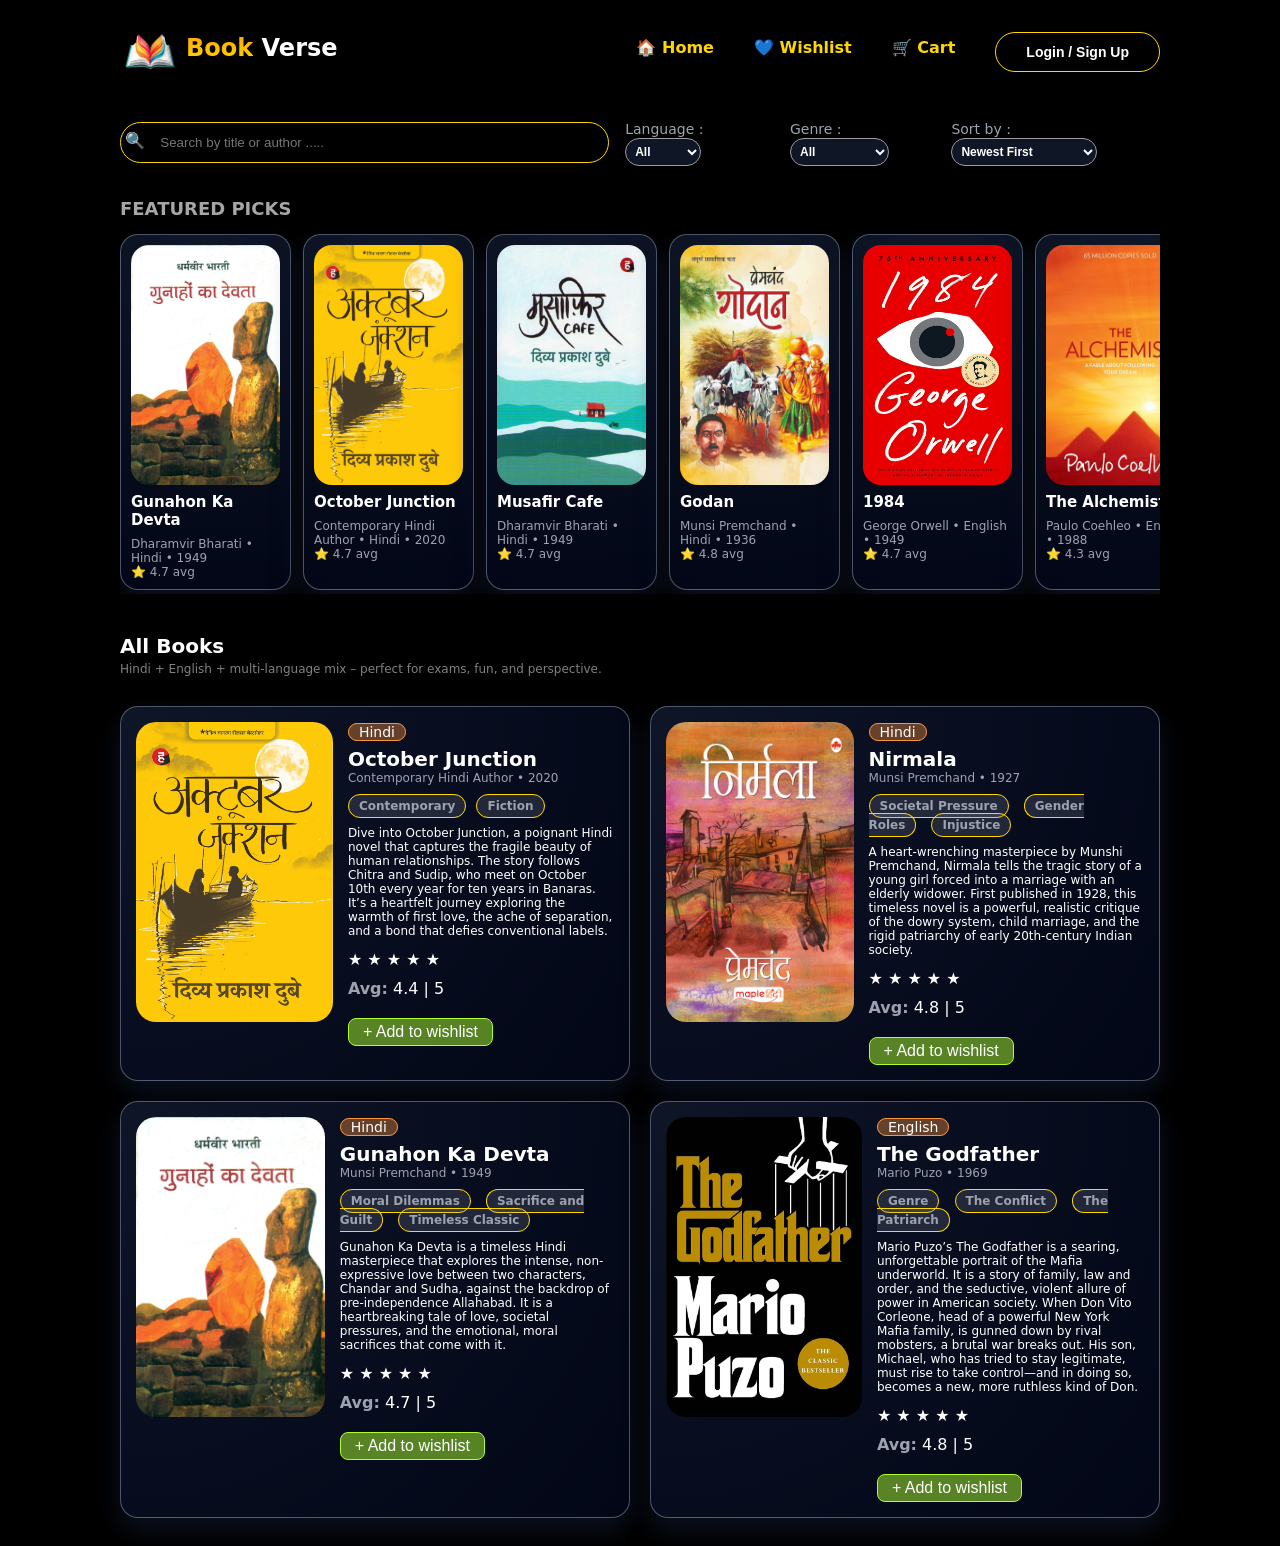
==== Assignment-2/index.html @ 9d37fd42 "Assignment-2" ====
<!DOCTYPE html>
<html lang="en">

<head>
  <meta charset="UTF-8">
  <meta name="viewport" content="width=device-width, initial-scale=1.0">
  <link rel="stylesheet" href="style.css">
  <title>Document</title>
</head>

<body>
  <nav class="navbar">
    <div class="title">
      <span><img src="images/BookLogo.png" alt=""></span>
      <h1><span>Book</span> Verse</h1>
    </div>
    <div class="content">
      <ul>
        <li><a href="">🏠 Home</a></li>
        <li><a href="">💙 Wishlist</a></li>
        <li><a href="">🛒 Cart</a></li>
      </ul>
      <button><a href="">Login / Sign Up</a></button>
    </div>
    <div>

    </div>
  </nav>

  <section class="filters">
    <div class="searchbox">
      <span class="search-icon"> 🔍 </span>
      <input type="text" id="search-input" placeholder=" Search by title or author .....">
    </div>
    <div class="filter-group">
      <div>
        <label for="languageFilter">Language : </label>
        <select id="languageFilter">
          <option value="all">All</option>
          <option value="english">English</option>
          <option value="hindi">Hindi</option>
          <option value="marathi">Marathi</option>
        </select>
      </div>
      <div>
        <label for="languageFilter">Genre : </label>
        <select id="languageFilter">
          <option value="all">All</option>
          <option value="english">Classic</option>
          <option value="hindi">Fiction</option>
          <option value="marathi">Non-Fiction</option>
        </select>
      </div>
      <div>
        <label for="languageFilter">Sort by : </label>
        <select id="languageFilter">
          <option value="all">Newest First</option>
          <option value="english">Author A-Z</option>
          <option value="hindi">Oldest First</option>
          <option value="marathi">Rating: Low to High</option>
          <option value=""></option>
        </select>
      </div>
    </div>
  </section>

  <h2 class="section-title">FEATURED PICKS</h2>
  <div id="featuredRow" class="featured-row">
    <article class="featured-card" data-book-id="b1">
      <img src="images/gunahon-ka-devta.jpg" alt="Gunahon Ka Devta cover" class="featured-cover"
        onerror="this.style.opacity='0.3';">
      <div class="featured-title">Gunahon Ka Devta</div>
      <div class="featured-meta">
        Dharamvir Bharati • Hindi • 1949<br>
        ⭐ 4.7 avg
      </div>
    </article>
    <article class="featured-card" data-book-id="b1">
      <img src="images/octoberJunction.jpeg" alt="october junction" class="featured-cover"
        onerror="this.style.opacity='0.3';">
      <div class="featured-title">October Junction</div>
      <div class="featured-meta">
        Contemporary Hindi Author • Hindi • 2020<br>
        ⭐ 4.7 avg
      </div>
    </article>
    <article class="featured-card" data-book-id="b1">
      <img src="images/musafir-cafe.jpeg" alt="musafir cafe" class="featured-cover" onerror="this.style.opacity='0.3';">
      <div class="featured-title">Musafir Cafe</div>
      <div class="featured-meta">
        Dharamvir Bharati • Hindi • 1949<br>
        ⭐ 4.7 avg
      </div>
    </article>
    <article class="featured-card" data-book-id="b1">
      <img src="images/godan.jpg" alt="Godan" class="featured-cover" onerror="this.style.opacity='0.3';">
      <div class="featured-title">Godan</div>
      <div class="featured-meta">
        Munsi Premchand • Hindi • 1936<br>
        ⭐ 4.8 avg
      </div>
    </article>
    <article class="featured-card" data-book-id="b1">
      <img src="images/1984.jpeg" alt="1984" class="featured-cover" onerror="this.style.opacity='0.3';">
      <div class="featured-title">1984</div>
      <div class="featured-meta">
        George Orwell • English • 1949<br>
        ⭐ 4.7 avg
      </div>
    </article>
    <article class="featured-card" data-book-id="b1">
      <img src="images/The Alchemist.jpeg" alt="The Alchemist" class="featured-cover"
        onerror="this.style.opacity='0.3';">
      <div class="featured-title">The Alchemist</div>
      <div class="featured-meta">
        Paulo Coehleo • English • 1988<br>
        ⭐ 4.3 avg
      </div>
    </article>
    <article class="featured-card" data-book-id="b1">
      <img src="images/Atomic Habits.jpeg" alt="Atomic Habits" class="featured-cover"
        onerror="this.style.opacity='0.3';">
      <div class="featured-title">Atomic Habits</div>
      <div class="featured-meta">
        James Clear • English • 2018<br>
        ⭐ 4.8 avg
      </div>
    </article>
    <article class="featured-card" data-book-id="b1">
      <img src="images/Harry Potter.jpeg" alt="Harry Potter" class="featured-cover" onerror="this.style.opacity='0.3';">
      <div class="featured-title">Harry Potter</div>
      <div class="featured-meta">
        Joanne Rowling • English • 1997<br>
        ⭐ 4.9 avg
      </div>
    </article>
    <article class="featured-card" data-book-id="b1">
      <img src="images/Sapiens.jpeg" alt="Sapiens" class="featured-cover" onerror="this.style.opacity='0.3';">
      <div class="featured-title">Sapiens</div>
      <div class="featured-meta">
        Yuval Noah Harari • English • 2011<br>
        ⭐ 4.7 avg
      </div>
    </article>
    <article class="featured-card" data-book-id="b1">
      <img src="images/The Kite Runner.jpeg" alt="The Kite Runner" class="featured-cover"
        onerror="this.style.opacity='0.3';">
      <div class="featured-title">The Kite Runner</div>
      <div class="featured-meta">
        Khaled Hosseini • English • 2003<br>
        ⭐ 4.6 avg
      </div>
    </article>
  </div>

  <div class="section-title2">All Books</div>
  <div class="language">Hindi + English + multi-language mix – perfect for exams, fun, and perspective.</div>

  <section class="card-grid">

    <article class="book-card" data-book-id="b2">
      <div class="book-cover-wrapper">
        <img src="images/octoberJunction.jpeg" alt="October Junction cover" class="book-cover"
          onerror="this.style.opacity='0.25';">
      </div>
      <div class="book-content">
        <div>
          <span class="lang-chip">Hindi</span>
          <div class="book-title">October Junction</div>
          <div class="book-author">Contemporary Hindi Author • 2020</div>
        </div>

        <div class="book-meta-row">
          <span class="pill-mini">Contemporary</span><span class="pill-mini">Fiction</span>
        </div>

        <p class="book-desc">
          Dive into October Junction, a poignant Hindi novel that captures the fragile beauty of human relationships.
          The story follows Chitra and Sudip, who meet on October 10th every year for ten years in Banaras. It’s a
          heartfelt journey exploring the warmth of first love, the ache of separation, and a bond that defies
          conventional labels.
        </p>

        <div class="rating-row">
          <div class="rating-left">
            <div class="stars" data-book-id="b2">
              <span class="star filled" data-star="1">★</span>
              <span class="star filled" data-star="2">★</span>
              <span class="star filled" data-star="3">★</span>
              <span class="star filled" data-star="4">★</span>
              <span class="star " data-star="5">★</span>
            </div>
            <div class="rating-text">
              <span>Avg:</span> 4.4 | 5
            </div>
            <button class="readlist-btn " data-book-id="b2" type="button">
              + Add to wishlist
            </button>
          </div>
        </div>
      </div>
    </article>

    <article class="book-card" data-book-id="b2">
      <div class="book-cover-wrapper">
        <img src="images/nirmala.jpeg" alt="October Junction cover" class="book-cover"
          onerror="this.style.opacity='0.25';">
      </div>
      <div class="book-content">
        <div>
          <span class="lang-chip">Hindi</span>
          <div class="book-title">Nirmala</div>
          <div class="book-author">Munsi Premchand • 1927</div>
        </div>

        <div class="book-meta-row">
          <span class="pill-mini">Societal Pressure</span>
          <span class="pill-mini">Gender Roles</span>
          <span class="pill-mini">Injustice</span>
        </div>

        <p class="book-desc">
          A heart-wrenching masterpiece by Munshi Premchand, Nirmala tells the tragic story of a young girl forced into a marriage with an elderly widower. First published in 1928, this timeless novel is a powerful, realistic critique of the dowry system, child marriage, and the rigid patriarchy of early 20th-century Indian society. 
        </p>

        <div class="rating-row">
          <div class="rating-left">
            <div class="stars" data-book-id="b2">
              <span class="star filled" data-star="1">★</span>
              <span class="star filled" data-star="2">★</span>
              <span class="star filled" data-star="3">★</span>
              <span class="star filled" data-star="4">★</span>
              <span class="star " data-star="5">★</span>
            </div>
            <div class="rating-text">
              <span>Avg:</span> 4.8 | 5
            </div>
            <button class="readlist-btn " data-book-id="b2" type="button">
              + Add to wishlist
            </button>
          </div>
        </div>
      </div>
    </article>

    <article class="book-card" data-book-id="b2">
      <div class="book-cover-wrapper">
        <img src="images/gunahon-ka-devta.jpg" alt="October Junction cover" class="book-cover"
          onerror="this.style.opacity='0.25';">
      </div>
      <div class="book-content">
        <div>
          <span class="lang-chip">Hindi</span>
          <div class="book-title">Gunahon Ka Devta</div>
          <div class="book-author">Munsi Premchand • 1949</div>
        </div>

        <div class="book-meta-row">
          <span class="pill-mini">Moral Dilemmas</span>
          <span class="pill-mini">Sacrifice and Guilt</span>
          <span class="pill-mini">Timeless Classic</span>
        </div>

        <p class="book-desc">
          Gunahon Ka Devta is a timeless Hindi masterpiece that explores the intense, non-expressive love between two characters, Chandar and Sudha, against the backdrop of pre-independence Allahabad. It is a heartbreaking tale of love, societal pressures, and the emotional, moral sacrifices that come with it.  
        </p>

        <div class="rating-row">
          <div class="rating-left">
            <div class="stars" data-book-id="b2">
              <span class="star filled" data-star="1">★</span>
              <span class="star filled" data-star="2">★</span>
              <span class="star filled" data-star="3">★</span>
              <span class="star filled" data-star="4">★</span>
              <span class="star " data-star="5">★</span>
            </div>
            <div class="rating-text">
              <span>Avg:</span> 4.7 | 5
            </div>
            <button class="readlist-btn " data-book-id="b2" type="button">
              + Add to wishlist
            </button>
          </div>
        </div>
      </div>
    </article>

    <article class="book-card" data-book-id="b2">
      <div class="book-cover-wrapper">
        <img src="images/the godfather.jpeg" alt="October Junction cover" class="book-cover"
          onerror="this.style.opacity='0.25';">
      </div>
      <div class="book-content">
        <div>
          <span class="lang-chip">English</span>
          <div class="book-title">The Godfather</div>
          <div class="book-author">Mario Puzo • 1969</div>
        </div>

        <div class="book-meta-row">
          <span class="pill-mini">Genre</span>
          <span class="pill-mini">The Conflict</span>
          <span class="pill-mini">The Patriarch</span>
        </div>

        <p class="book-desc">
          Mario Puzo’s The Godfather is a searing, unforgettable portrait of the Mafia underworld. It is a story of family, law and order, and the seductive, violent allure of power in American society. When Don Vito Corleone, head of a powerful New York Mafia family, is gunned down by rival mobsters, a brutal war breaks out. His son, Michael, who has tried to stay legitimate, must rise to take control—and in doing so, becomes a new, more ruthless kind of Don.  
        </p>

        <div class="rating-row">
          <div class="rating-left">
            <div class="stars" data-book-id="b2">
              <span class="star filled" data-star="1">★</span>
              <span class="star filled" data-star="2">★</span>
              <span class="star filled" data-star="3">★</span>
              <span class="star filled" data-star="4">★</span>
              <span class="star " data-star="5">★</span>
            </div>
            <div class="rating-text">
              <span>Avg:</span> 4.8 | 5
            </div>
            <button class="readlist-btn " data-book-id="b2" type="button">
              + Add to wishlist
            </button>
          </div>
        </div>
      </div>
    </article>
  </section>

</body>

</html>
---- Assignment-2/style.css ----
body {
  margin-left: 120px;
  margin-right: 120px;
  padding: 0;
  background-color: black;
  font-family: "Inter", system-ui, -apple-system, BlinkMacSystemFont, "Segoe UI", sans-serif;
}

.navbar {
  display: flex;
  justify-content: space-between;
  align-items: center;
}

.title {
  color: white;
  display: flex;
  align-items: center;
}

.title h1 span{
  background: linear-gradient(orange, gold);
  -webkit-background-clip: text;
  background-clip: text;
  color: transparent;
}

.content {
  display: flex;
  justify-content: flex-end;
  margin-left: auto;
}

.title h1 {
  font-weight: 700;
}

.title img {
  width: 60px;
  margin-top: 15px;
  margin-right: 6px;
}

.content{
  display: flex;
  gap: 40px;
}
.content ul{
  display: flex;
  justify-content: space-between;
  gap: 40px;
  list-style: none;
}

ul li a{
  color: gold;
  font-size: 16px;
  font-weight: 600;
  text-decoration: none;
}

.content button{
  margin-top: 10px;
  height: 40px;
  background-color: transparent;
  color: white;
  border: 1px solid gold;
  padding: 4px 30px;
  border-radius: 30px;
  cursor: pointer;
  font-weight: 700;
  font-size: 14px;
  transition: all 0.3s ease;
}

.content button:hover{
  background-color: gold;
  color: black;
}

.content button a{
  text-decoration: none;
  color: inherit;
}

.filters {
  margin-top: 2rem;
  margin-bottom: 2rem;
  display: flex;
  justify-content: space-between;
  align-items: center;
}

.filter-group {
  color: white;
  display: flex;
  justify-content: space-around;
  gap: 1.2rem;
  padding: 0 1rem;
  align-items: center;
}

label {
  font-size: 14px;
  font-weight: 400;
  color: #9ca3af;
}

#languageFilter {
  background: rgba(17, 25, 43, 0.9);
  border: 1px solid rgb(158, 157, 157);
  padding: 5px;
  color: white;
  font-weight: 600;
  font-size: 12px;
  border-radius: 14px;
}

option {
  background-color: transparent;
}

.searchbox {
  padding: 0.225rem;
  width: 90%;
  max-width: 30rem;
  height: 2rem;
  border: 1px solid gold;
  border-radius: 30px;
  display: flex;
  background-color: black;
  color: white;
  outline: none;
}

.searchbox span {
  margin-top: 4px;
  padding-right: 10px;
}

#search-input {
  border: none;
  outline: none;
  background: transparent;
  color: white;
  width: 100%;
}

.searchbox:focus {
  outline: none;
}

.section-title {
  color: rgb(167, 166, 166);
  font-size: 18px;
  font-weight: 700;
}

.section-title2 {
  margin-top: 40px;
  color: #ffff;
  font-size: 20px;
  font-weight: 700;
}

.language{
  color: gray;
  font-size: 12px;
  margin-top: 4px;
}

.featured-row {
  margin-top: 10px;
  display: flex;
  gap: 12px;
  overflow-x: auto;
  padding-bottom: 4px;
  scroll-behavior: smooth;
  scrollbar-width: none;
  -ms-overflow-style: none;
}

.featured-row::-webkit-scrollbar {
  display: none;
}

.featured-card {
  color: white;
  min-width: 149px;
  max-width: 200px;
  background: radial-gradient(circle at top, rgba(17, 25, 43, 0.9), #020617);
  border-radius: 18px;
  border: 1px solid rgba(148, 163, 184, 0.5);
  padding: 10px;
  display: flex;
  flex-direction: column;
  gap: 8px;
  box-shadow: 0 14px 30px rgba(15, 23, 42, 0.7);
  position: relative;
  cursor: pointer;
}

.featured-card:hover {
  border: 1px solid gold;
  transform: scaleY(2px);
  transition-duration: 4ms;
}

.featured-card img {
  border-radius: 18px;
  height: 240px;
}

.featured-title {
  font-size: 15px;
  font-weight: 700;
}

.featured-meta {
  font-size: 12px;
  font-weight: 400;
  color: #9ca3af;
}

.card-grid {
  margin-top: 30px;
  display: grid;
  grid-template-columns: repeat(2, 1fr);
  gap: 20px;
  padding-bottom: 20px;
}

.book-card {
    display: grid;
    grid-template-columns: 1fr 2fr;
    gap: 15px;
    padding: 15px;
    border-radius: 18px;
    border: 1px solid rgba(148, 163, 184, 0.5);
    background: radial-gradient(circle at top left, rgba(15, 23, 42, 0.94), #020617);
    box-shadow: 0 12px 26px rgba(15, 23, 42, 0.75);
    transition: transform 0.3s ease, box-shadow 0.3s ease, border-color 0.3s ease;
    cursor: pointer;
    color: white;
}

.book-cover-wrapper img{
  height: 300px;
  border-radius: 20px;
  justify-content: space-between;
  align-items: center;
}

.lang-chip{
  border: 1px solid#fb923c;
  padding-left: 10px;
  padding-right: 10px;
  border-radius: 12px;
  background-color: #fb923c61;
  font-size: 14px;
  font-size: 500;
}

.book-title{
  margin-top: 6px;
  font-size: 20px;
  font-weight: 700;
}

.book-author{
  font-size: 12px;
  color: #9ca3af;
  font-weight: 500;
}

.book-meta-row{
  margin-top: 10px;
}

.pill-mini{
  padding: 4px 10px 4px 10px;
  color: #9ca3af;
  font-size: 12px;
  font-weight: 600;
  background: #9ca3af2e;
  border: 1px solid gold;
  margin-right: 10px;
  justify-content: center;
  border-radius: 14px;
}

.star-filled{
  color: yellow;
}

.book-desc{
  font-size: 12px;
}

.readlist-btn{
  background-color: rgba(172, 255, 47, 0.493);
  border: 1px solid greenyellow;
  color: #ffff;
  margin-top: 10px;
  font-size: 16px;
  padding: 4px 14px 4px 14px;
  border-radius: 8px;
}

.rating-text{
  margin-top: 10px;
  margin-bottom: 10px;
}

.readlist-btn:hover{
  background-color:rgba(172, 255, 47, 0.253);
}

.rating-text span{
  color: #9ca3af;
  font-weight: 600;
}
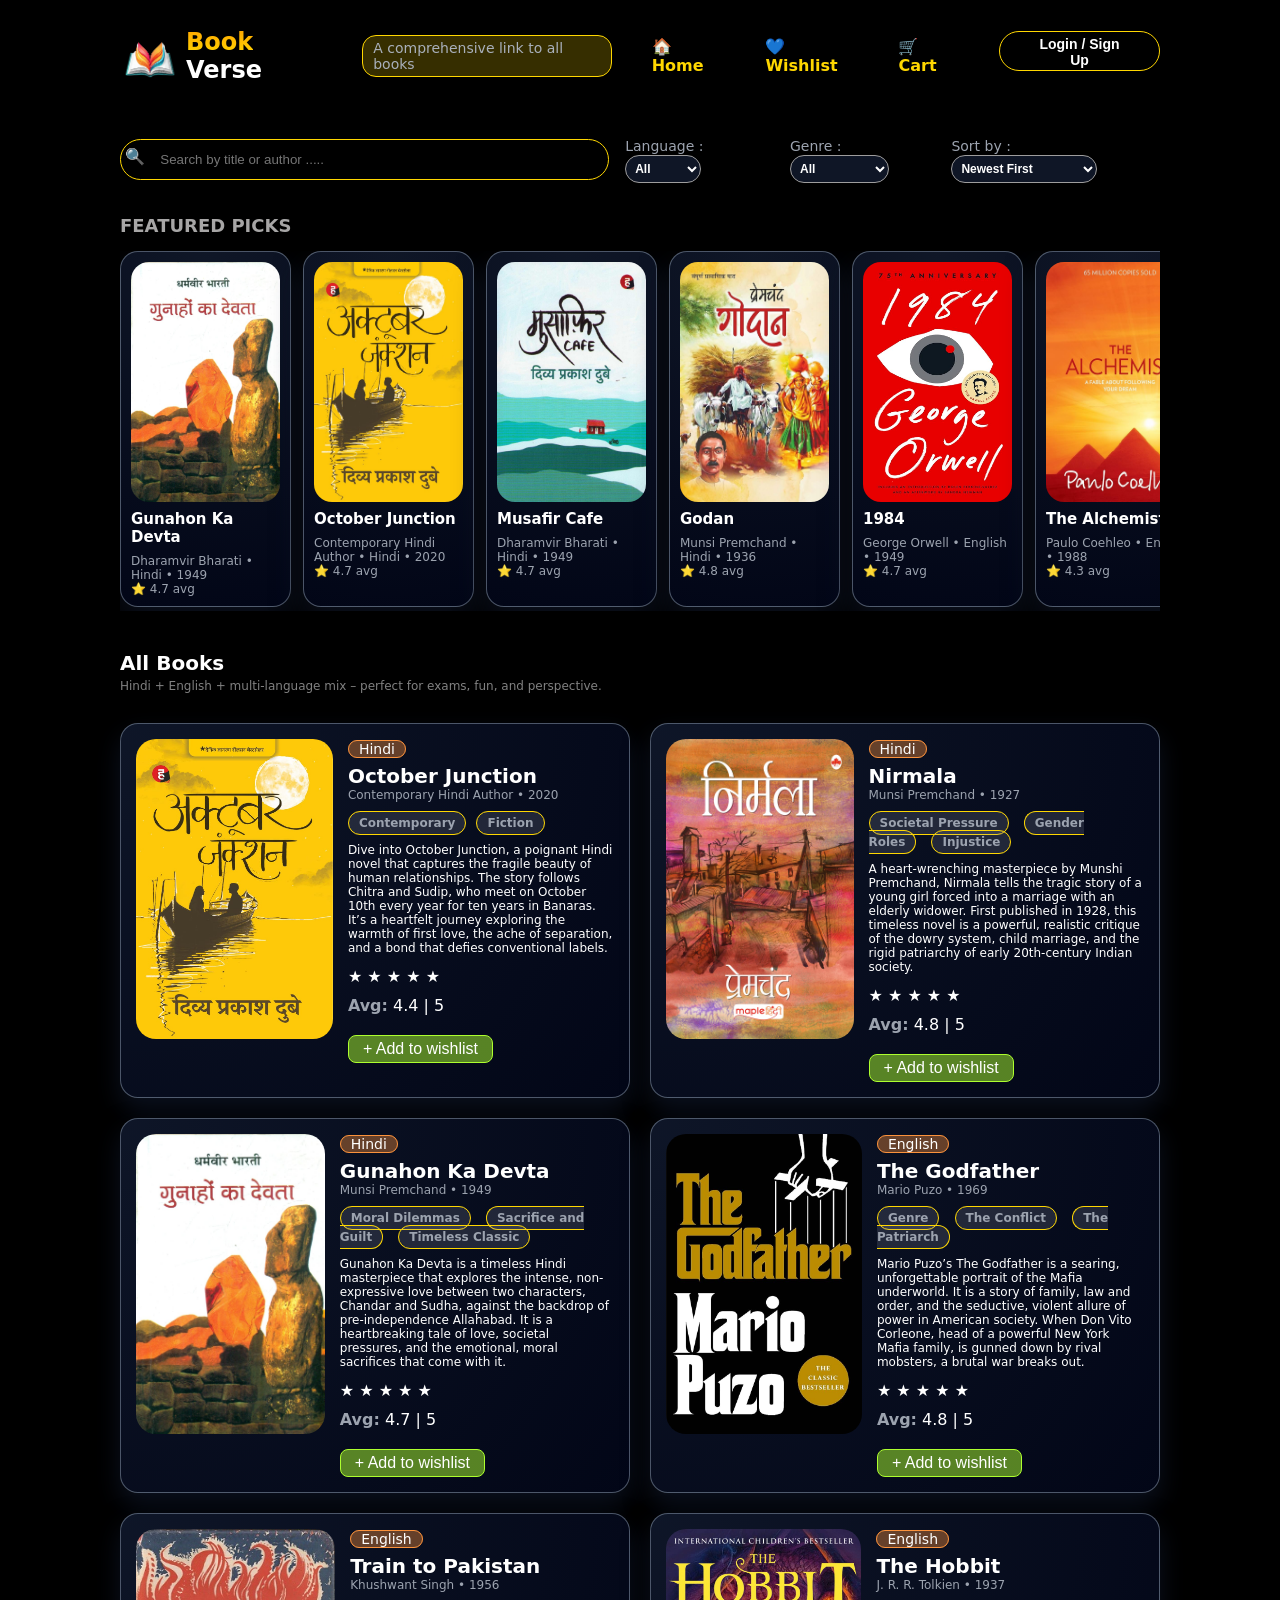
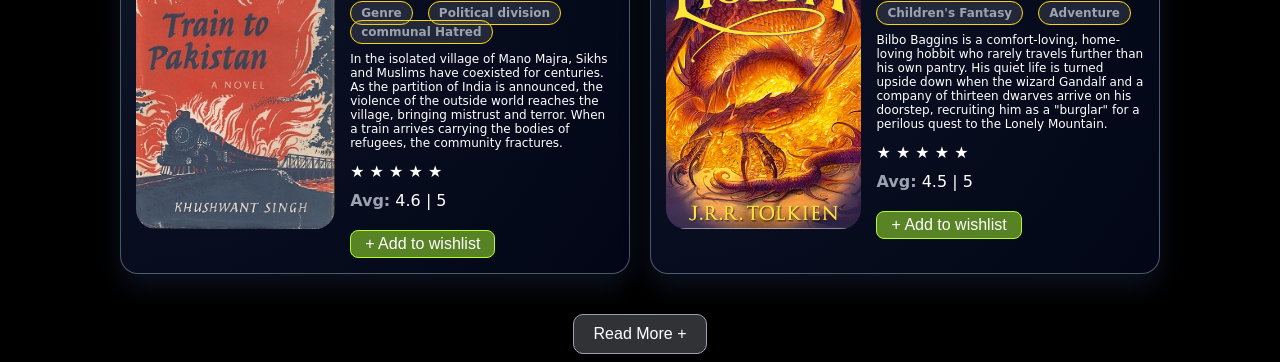
==== commit c2d16b46: "commit 2" ====
--- a/Assignment-2/index.html
+++ b/Assignment-2/index.html
@@ -13,6 +13,7 @@
     <div class="title">
       <span><img src="images/BookLogo.png" alt=""></span>
       <h1><span>Book</span> Verse</h1>
+      <p>A comprehensive link to all books</p>
     </div>
     <div class="content">
       <ul>
@@ -220,7 +221,9 @@
         </div>
 
         <p class="book-desc">
-          A heart-wrenching masterpiece by Munshi Premchand, Nirmala tells the tragic story of a young girl forced into a marriage with an elderly widower. First published in 1928, this timeless novel is a powerful, realistic critique of the dowry system, child marriage, and the rigid patriarchy of early 20th-century Indian society. 
+          A heart-wrenching masterpiece by Munshi Premchand, Nirmala tells the tragic story of a young girl forced into
+          a marriage with an elderly widower. First published in 1928, this timeless novel is a powerful, realistic
+          critique of the dowry system, child marriage, and the rigid patriarchy of early 20th-century Indian society.
         </p>
 
         <div class="rating-row">
@@ -262,7 +265,9 @@
         </div>
 
         <p class="book-desc">
-          Gunahon Ka Devta is a timeless Hindi masterpiece that explores the intense, non-expressive love between two characters, Chandar and Sudha, against the backdrop of pre-independence Allahabad. It is a heartbreaking tale of love, societal pressures, and the emotional, moral sacrifices that come with it.  
+          Gunahon Ka Devta is a timeless Hindi masterpiece that explores the intense, non-expressive love between two
+          characters, Chandar and Sudha, against the backdrop of pre-independence Allahabad. It is a heartbreaking tale
+          of love, societal pressures, and the emotional, moral sacrifices that come with it.
         </p>
 
         <div class="rating-row">
@@ -304,7 +309,9 @@
         </div>
 
         <p class="book-desc">
-          Mario Puzo’s The Godfather is a searing, unforgettable portrait of the Mafia underworld. It is a story of family, law and order, and the seductive, violent allure of power in American society. When Don Vito Corleone, head of a powerful New York Mafia family, is gunned down by rival mobsters, a brutal war breaks out. His son, Michael, who has tried to stay legitimate, must rise to take control—and in doing so, becomes a new, more ruthless kind of Don.  
+          Mario Puzo’s The Godfather is a searing, unforgettable portrait of the Mafia underworld. It is a story of
+          family, law and order, and the seductive, violent allure of power in American society. When Don Vito Corleone,
+          head of a powerful New York Mafia family, is gunned down by rival mobsters, a brutal war breaks out. 
         </p>
 
         <div class="rating-row">
@@ -326,8 +333,102 @@
         </div>
       </div>
     </article>
+
+    <article class="book-card" data-book-id="b2">
+      <div class="book-cover-wrapper">
+        <img src="images/train to pakistan.jpeg" alt="October Junction cover" class="book-cover"
+          onerror="this.style.opacity='0.25';">
+      </div>
+      <div class="book-content">
+        <div>
+          <span class="lang-chip">English</span>
+          <div class="book-title">Train to Pakistan</div>
+          <div class="book-author">Khushwant Singh • 1956</div>
+        </div>
+
+        <div class="book-meta-row">
+          <span class="pill-mini">Genre</span>
+          <span class="pill-mini">Political division</span>
+          <span class="pill-mini">communal Hatred</span>
+        </div>
+
+        <p class="book-desc">
+          In the isolated village of Mano Majra, Sikhs and Muslims have coexisted for centuries. As the partition of
+          India is announced, the violence of the outside world reaches the village, bringing mistrust and terror. When
+          a train arrives carrying the bodies of refugees, the community fractures.
+        </p>
+
+        <div class="rating-row">
+          <div class="rating-left">
+            <div class="stars" data-book-id="b2">
+              <span class="star filled" data-star="1">★</span>
+              <span class="star filled" data-star="2">★</span>
+              <span class="star filled" data-star="3">★</span>
+              <span class="star filled" data-star="4">★</span>
+              <span class="star " data-star="5">★</span>
+            </div>
+            <div class="rating-text">
+              <span>Avg:</span> 4.6 | 5
+            </div>
+            <button class="readlist-btn " data-book-id="b2" type="button">
+              + Add to wishlist
+            </button>
+          </div>
+        </div>
+      </div>
+    </article>
+
+    <article class="book-card" data-book-id="b2">
+      <div class="book-cover-wrapper">
+        <img src="images/The Hobbit.jpeg" alt="October Junction cover" class="book-cover"
+          onerror="this.style.opacity='0.25';">
+      </div>
+      <div class="book-content">
+        <div>
+          <span class="lang-chip">English</span>
+          <div class="book-title">The Hobbit</div>
+          <div class="book-author">J. R. R. Tolkien • 1937</div>
+        </div>
+
+        <div class="book-meta-row">
+          <span class="pill-mini">Children's Fantasy</span>
+          <span class="pill-mini">Adventure</span>
+        </div>
+
+        <p class="book-desc">
+          Bilbo Baggins is a comfort-loving, home-loving hobbit who rarely travels further than his own pantry. His
+          quiet life is turned upside down when the wizard Gandalf and a company of thirteen dwarves arrive on his
+          doorstep, recruiting him as a "burglar" for a perilous quest to the Lonely Mountain.
+        </p>
+
+        <div class="rating-row">
+          <div class="rating-left">
+            <div class="stars" data-book-id="b2">
+              <span class="star filled" data-star="1">★</span>
+              <span class="star filled" data-star="2">★</span>
+              <span class="star filled" data-star="3">★</span>
+              <span class="star filled" data-star="4">★</span>
+              <span class="star " data-star="5">★</span>
+            </div>
+            <div class="rating-text">
+              <span>Avg:</span> 4.5 | 5
+            </div>
+            <button class="readlist-btn " data-book-id="b2" type="button">
+              + Add to wishlist
+            </button>
+          </div>
+        </div>
+      </div>
+    </article>
+
   </section>
 
+  <div class="moreBtn">
+    <button class="readBtn" type="button">
+      Read More +
+    </button>
+  </div>
+
 </body>
 
 </html>
--- a/Assignment-2/style.css
+++ b/Assignment-2/style.css
@@ -39,6 +39,18 @@
   width: 60px;
   margin-top: 15px;
   margin-right: 6px;
+}
+
+.title p{
+  color: #a9b0bb;
+  margin: 0;
+  margin-left: 30px;
+  font-size: 14px;
+  padding: 4px 10px 4px 10px;
+  border: 1px solid gold;
+  background: rgba(255, 217, 0, 0.212);
+  border-radius: 14px;
+  align-self: center;
 }
 
 .content{
@@ -319,4 +331,19 @@
 .rating-text span{
   color: #9ca3af;
   font-weight: 600;
+}
+
+.moreBtn{
+  margin-top: 20px;
+}
+
+.readBtn{
+  display: block;
+  margin: 0 auto;
+  padding: 10px 20px 10px 20px;
+  font-size: 16px;
+  background: #9ca3af4e;
+  border: 1px solid #9ca3af;
+  color: #ffff;
+  border-radius: 10px;
 }
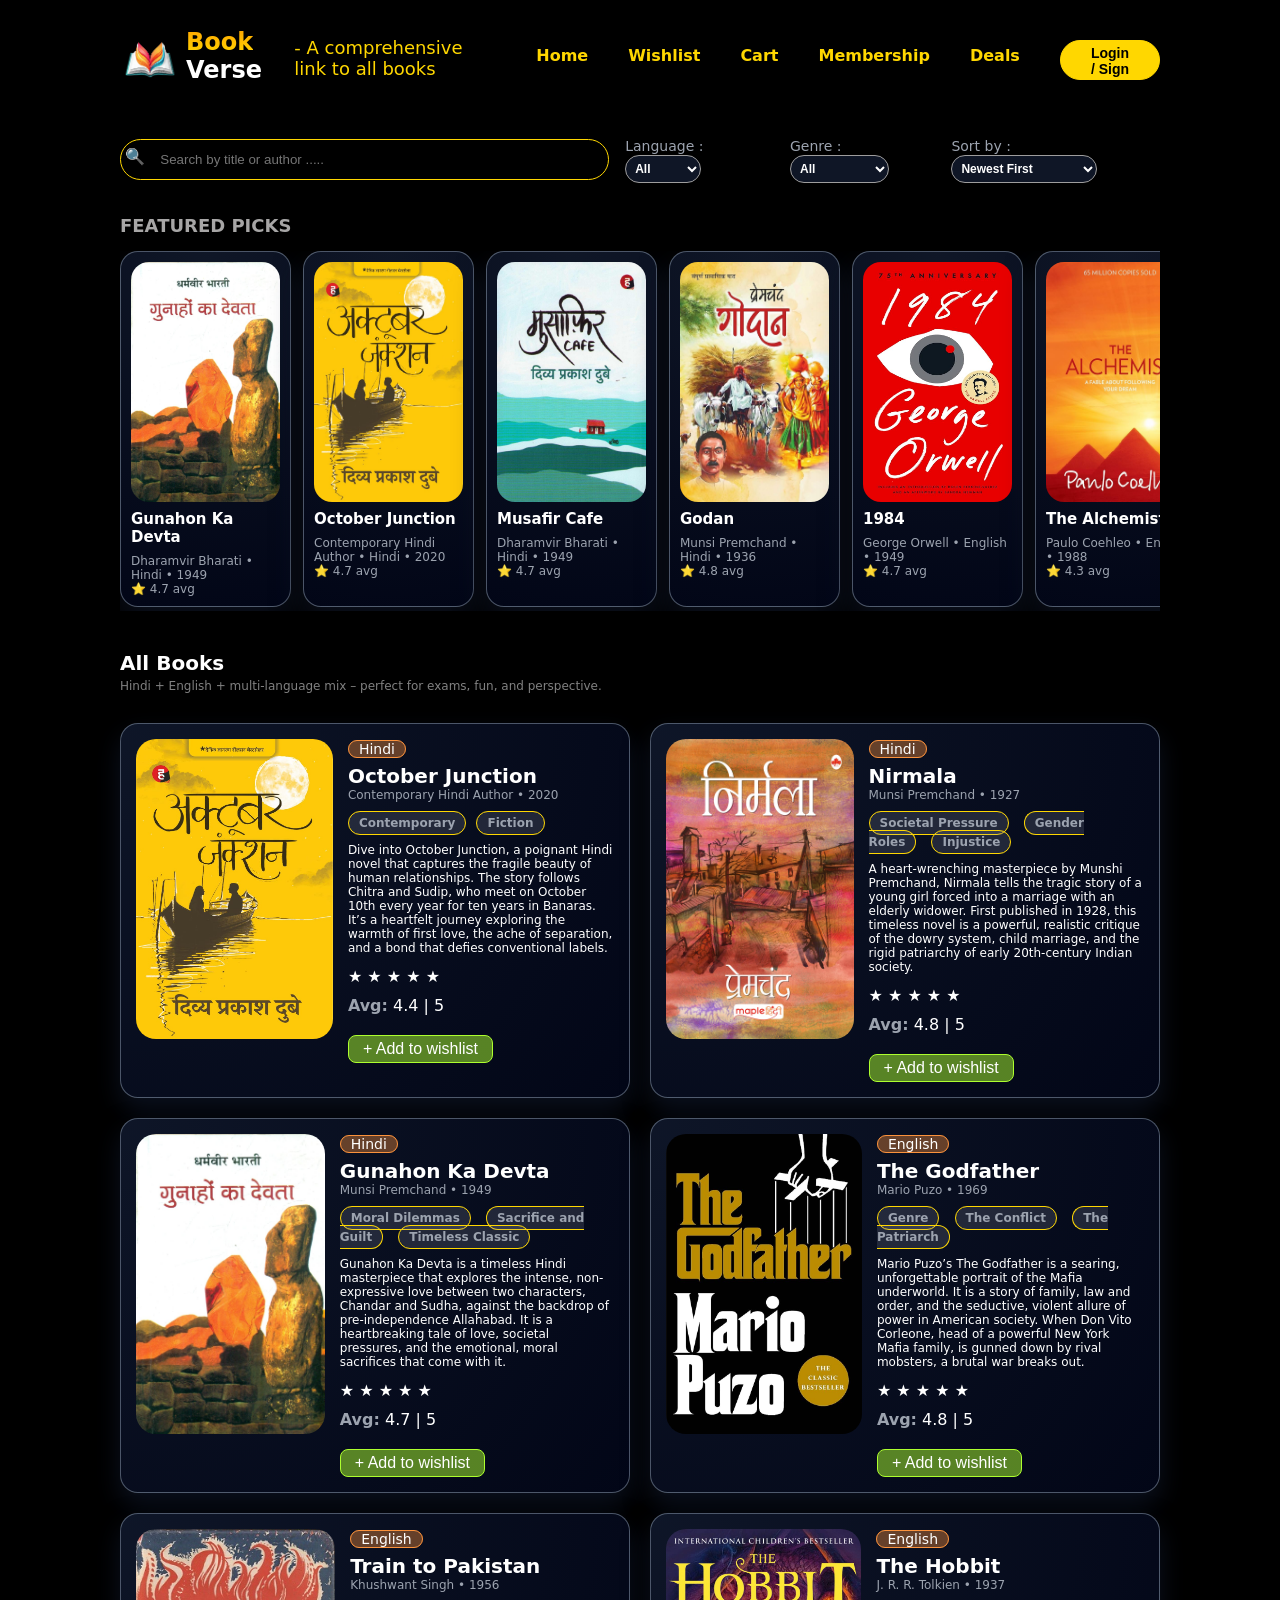
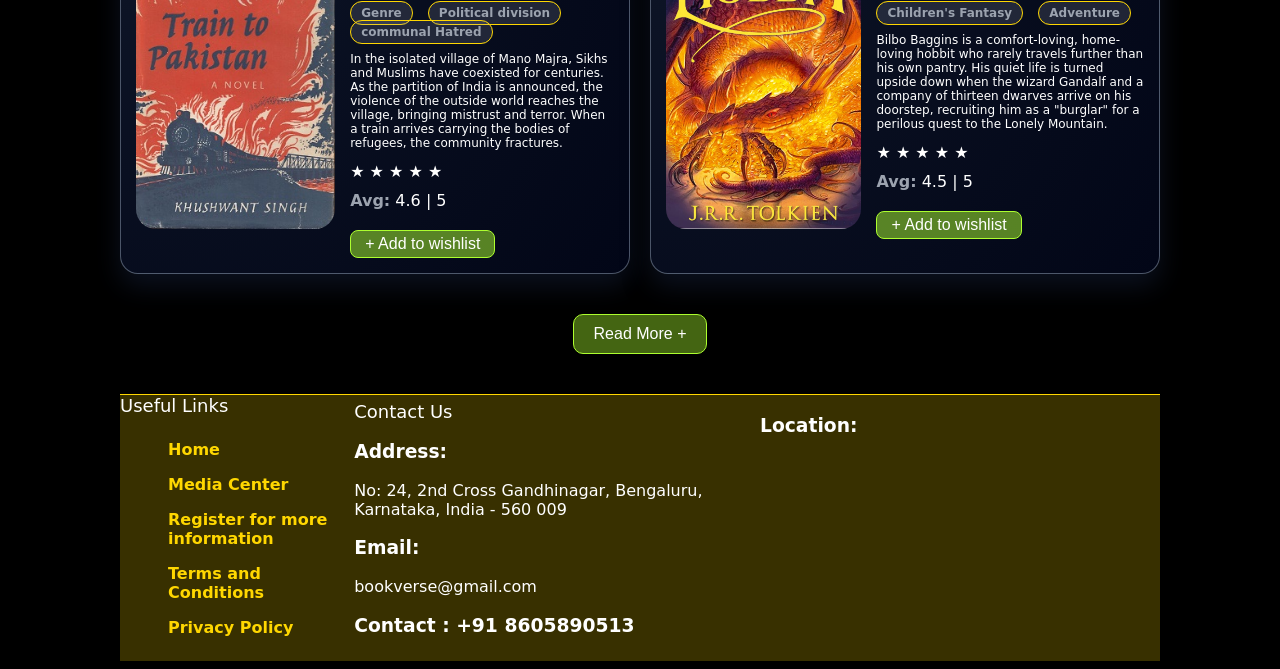
==== commit 6177c7ce: "assignment-2" ====
--- a/Assignment-2/index.html
+++ b/Assignment-2/index.html
@@ -13,13 +13,15 @@
     <div class="title">
       <span><img src="images/BookLogo.png" alt=""></span>
       <h1><span>Book</span> Verse</h1>
-      <p>A comprehensive link to all books</p>
+      <p>- A comprehensive link to all books</p>
     </div>
     <div class="content">
       <ul>
-        <li><a href="">🏠 Home</a></li>
-        <li><a href="">💙 Wishlist</a></li>
-        <li><a href="">🛒 Cart</a></li>
+        <li><a href=""> Home</a></li>
+        <li><a href=""> Wishlist</a></li>
+        <li><a href=""> Cart</a></li>
+        <li><a href=""> Membership</a></li>
+        <li><a href=""> Deals</a></li>
       </ul>
       <button><a href="">Login / Sign Up</a></button>
     </div>
@@ -311,7 +313,7 @@
         <p class="book-desc">
           Mario Puzo’s The Godfather is a searing, unforgettable portrait of the Mafia underworld. It is a story of
           family, law and order, and the seductive, violent allure of power in American society. When Don Vito Corleone,
-          head of a powerful New York Mafia family, is gunned down by rival mobsters, a brutal war breaks out. 
+          head of a powerful New York Mafia family, is gunned down by rival mobsters, a brutal war breaks out.
         </p>
 
         <div class="rating-row">
@@ -429,6 +431,37 @@
     </button>
   </div>
 
+  <footer class="footerClass">
+    <div class="navigation">
+      <h2>Useful Links</h2>
+      <ul>
+        <li><a href="">Home</a></li>
+        <li><a href="">Media Center</a></li>
+        <li><a href="">Register for more information</a></li>
+        <li><a href="">Terms and Conditions</a></li>
+        <li><a href="">Privacy Policy</a></li>
+      </ul>
+    </div>
+    <div class="contact">
+      <h2>Contact Us</h2>
+      <h3>Address:</h3>
+      <p>No: 24, 2nd Cross Gandhinagar, Bengaluru, Karnataka, India - 560 009</p>
+      <h3>Email:</h3>
+      <p>bookverse@gmail.com</p>
+      <h3>Contact : +91 8605890513</h3>
+    </div>
+    <div class="footer-right">
+      <h3>Location:</h3>
+      <span id="map-location">
+        <iframe
+          src="https://www.google.com/maps/embed?pb=!1m18!1m12!1m3!1d1227.6141059117178!2d74.49429544571373!3d19.90073306808861!2m3!1f0!2f0!3f0!3m2!1i1024!2i768!4f13.1!3m3!1m2!1s0x3bdc458fd1affe9f%3A0x803a080e03c5a50a!2sSanjivani%20University!5e1!3m2!1sen!2sin!4v1770041565195!5m2!1sen!2sin"
+          width="400" height="200" style="border:0;" allowfullscreen="" loading="lazy" margin-bottom="20px"
+          referrerpolicy="no-referrer-when-downgrade">
+        </iframe>
+      </span>
+    </div>
+    </div>
+  </footer>
 </body>
 
 </html>
--- a/Assignment-2/style.css
+++ b/Assignment-2/style.css
@@ -1,4 +1,5 @@
 body {
+  color: white; /* Set text color to white for the footer */
   margin-left: 120px;
   margin-right: 120px;
   padding: 0;
@@ -42,13 +43,11 @@
 }
 
 .title p{
-  color: #a9b0bb;
+  color: gold;
   margin: 0;
-  margin-left: 30px;
-  font-size: 14px;
-  padding: 4px 10px 4px 10px;
-  border: 1px solid gold;
-  background: rgba(255, 217, 0, 0.212);
+  margin-left: 6px;
+  font-size: 18px;
+  padding: 8px 10px 4px 10px;
   border-radius: 14px;
   align-self: center;
 }
@@ -74,8 +73,8 @@
 .content button{
   margin-top: 10px;
   height: 40px;
-  background-color: transparent;
-  color: white;
+  background-color: gold;
+  color: black;
   border: 1px solid gold;
   padding: 4px 30px;
   border-radius: 30px;
@@ -86,8 +85,8 @@
 }
 
 .content button:hover{
-  background-color: gold;
-  color: black;
+  background-color: rgba(255, 217, 0, 0.388);
+  color: white;
 }
 
 .content button a{
@@ -342,8 +341,52 @@
   margin: 0 auto;
   padding: 10px 20px 10px 20px;
   font-size: 16px;
-  background: #9ca3af4e;
-  border: 1px solid #9ca3af;
+  background-color: rgba(172, 255, 47, 0.397);
+  border: 1px solid greenyellow;
   color: #ffff;
   border-radius: 10px;
+}
+
+.readBtn:hover{
+  background-color:rgba(172, 255, 47, 0.253);
+}
+
+.footerClass{
+  margin-top: 40px;
+  background-color: rgba(255, 217, 0, 0.219);
+  border-top: 1px solid gold;
+  display: flex;
+  justify-content: space-around;
+  align-items: center;
+}
+
+.navigation ul{
+  list-style: none;
+  color: white;
+}
+
+.navigation ul li{
+  padding: 8px;
+  color: #ffff;
+}
+
+.contact h2{
+  display: block;
+  margin: 0 auto;
+  color: white;
+  font-size: 18px;
+  font-weight: 400;
+}
+
+.navigation h2{
+  display: block;
+  margin: 0 auto;
+  color: white;
+  font-size: 18px;
+  font-weight: 400;
+}
+
+
+.map-location {
+  padding-bottom: 20px;
 }
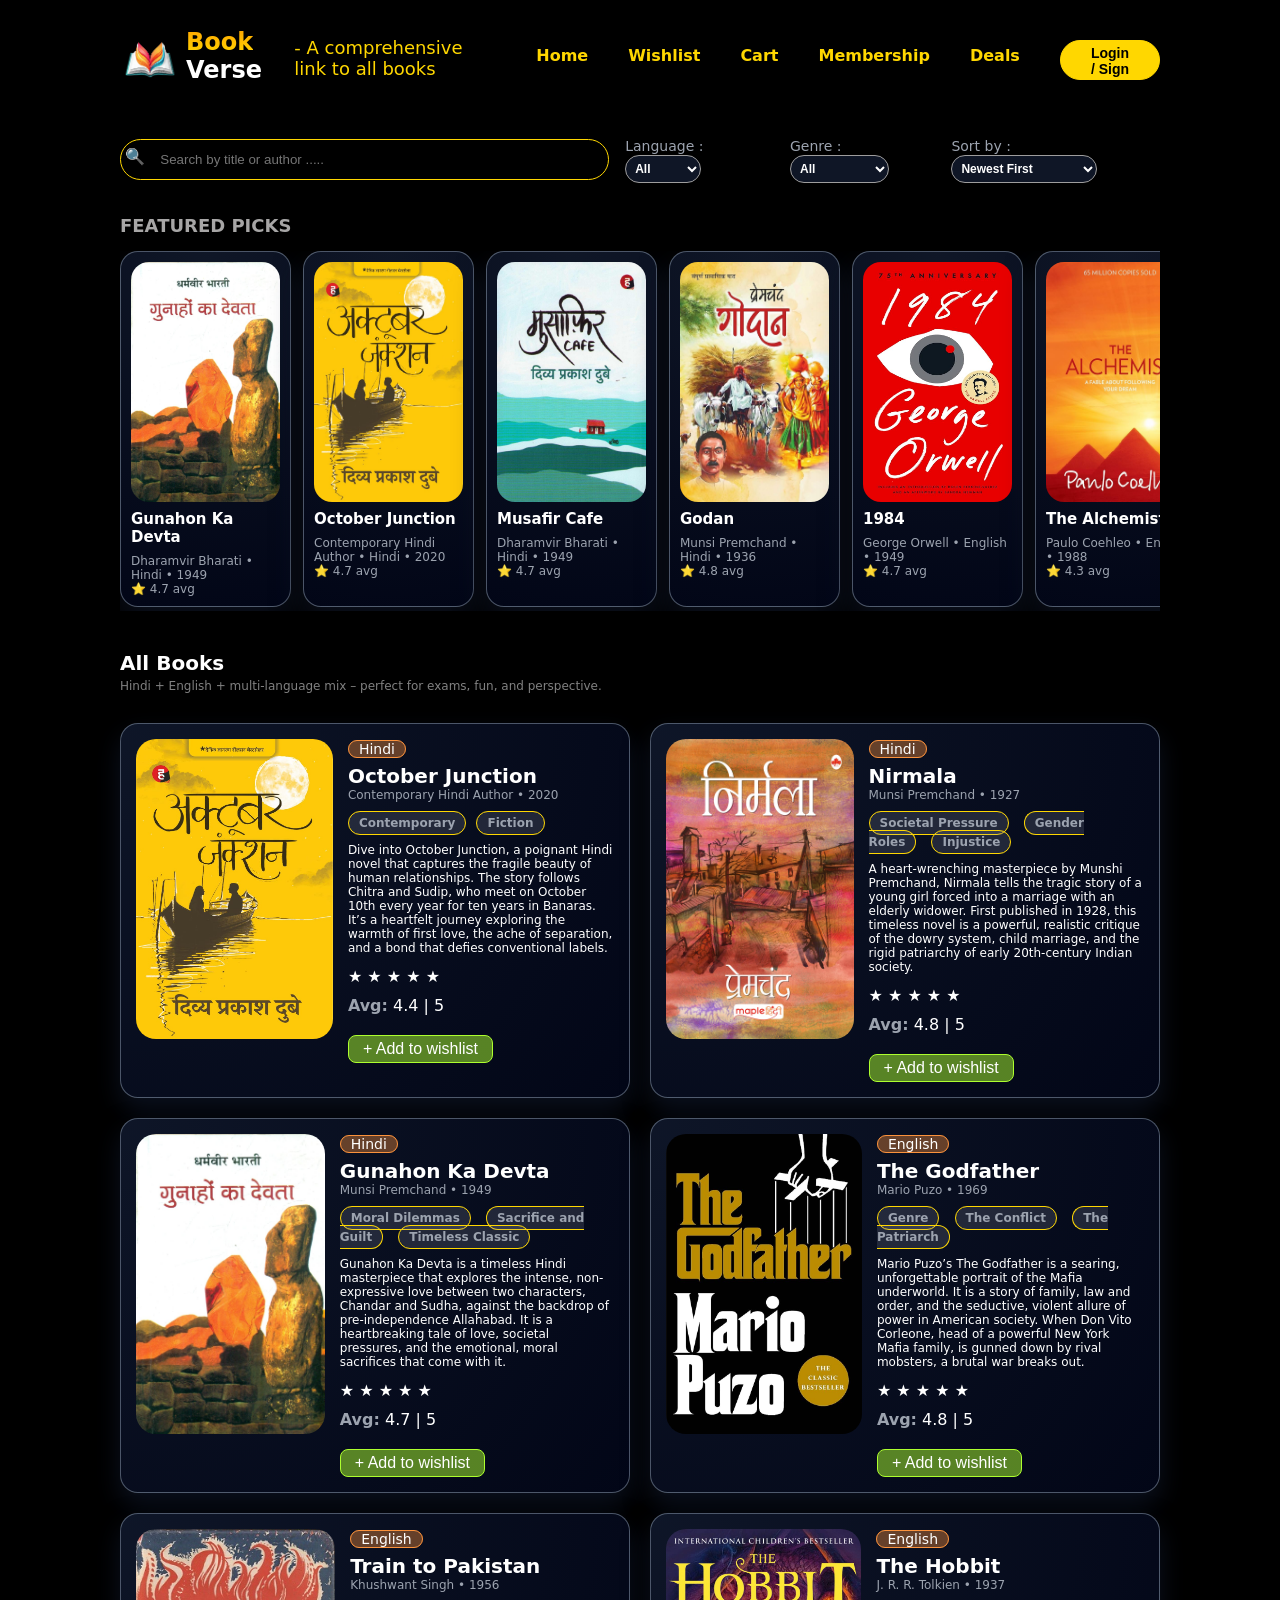
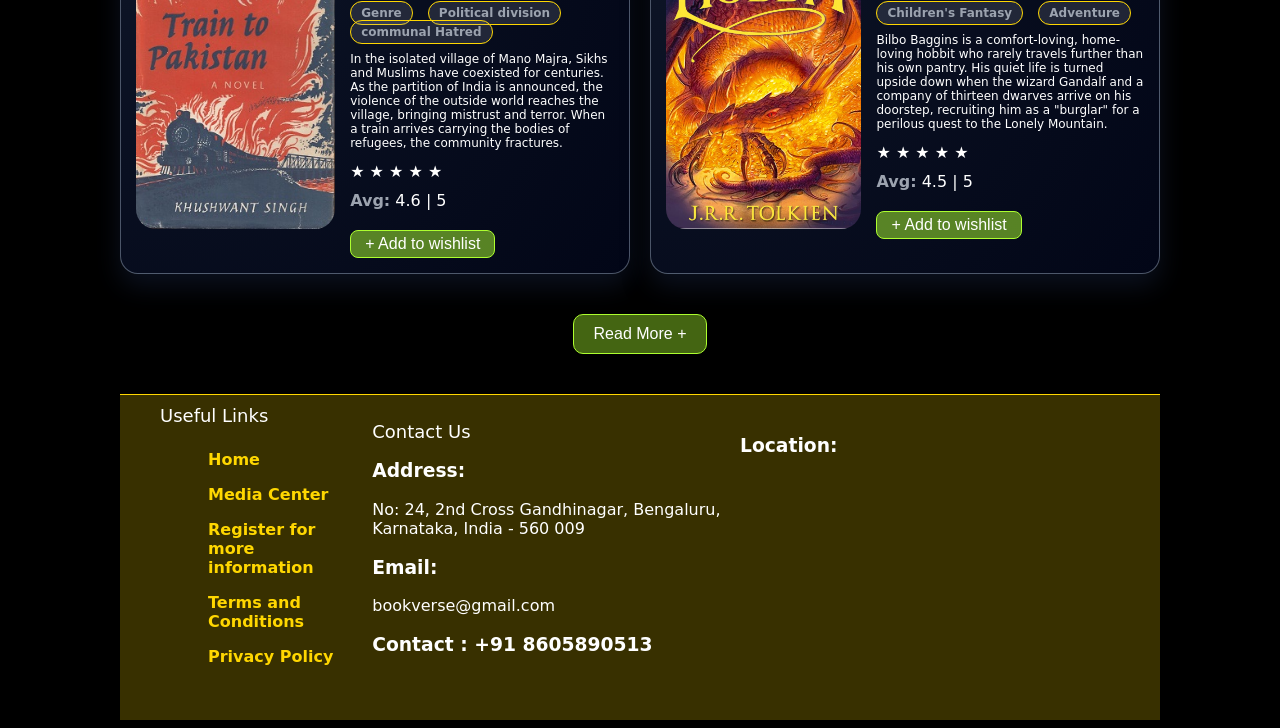
==== commit c605db4f: "assignment-3" ====
--- a/Assignment-2/index.html
+++ b/Assignment-2/index.html
@@ -15,6 +15,7 @@
       <h1><span>Book</span> Verse</h1>
       <p>- A comprehensive link to all books</p>
     </div>
+
     <div class="content">
       <ul>
         <li><a href=""> Home</a></li>
@@ -23,7 +24,7 @@
         <li><a href=""> Membership</a></li>
         <li><a href=""> Deals</a></li>
       </ul>
-      <button><a href="">Login / Sign Up</a></button>
+      <button><a href="./login.html">Login / Sign Up</a></button>
     </div>
     <div>
 
--- a/Assignment-2/style.css
+++ b/Assignment-2/style.css
@@ -1,5 +1,5 @@
 body {
-  color: white; /* Set text color to white for the footer */
+  color: white; 
   margin-left: 120px;
   margin-right: 120px;
   padding: 0;
@@ -68,6 +68,10 @@
   font-size: 16px;
   font-weight: 600;
   text-decoration: none;
+}
+
+.content ul li:hover{
+  border-bottom: 2px solid gold;
 }
 
 .content button{
@@ -353,6 +357,7 @@
 
 .footerClass{
   margin-top: 40px;
+  padding: 10px 20px 30px 40px;
   background-color: rgba(255, 217, 0, 0.219);
   border-top: 1px solid gold;
   display: flex;
@@ -384,9 +389,4 @@
   color: white;
   font-size: 18px;
   font-weight: 400;
-}
-
-
-.map-location {
-  padding-bottom: 20px;
 }
